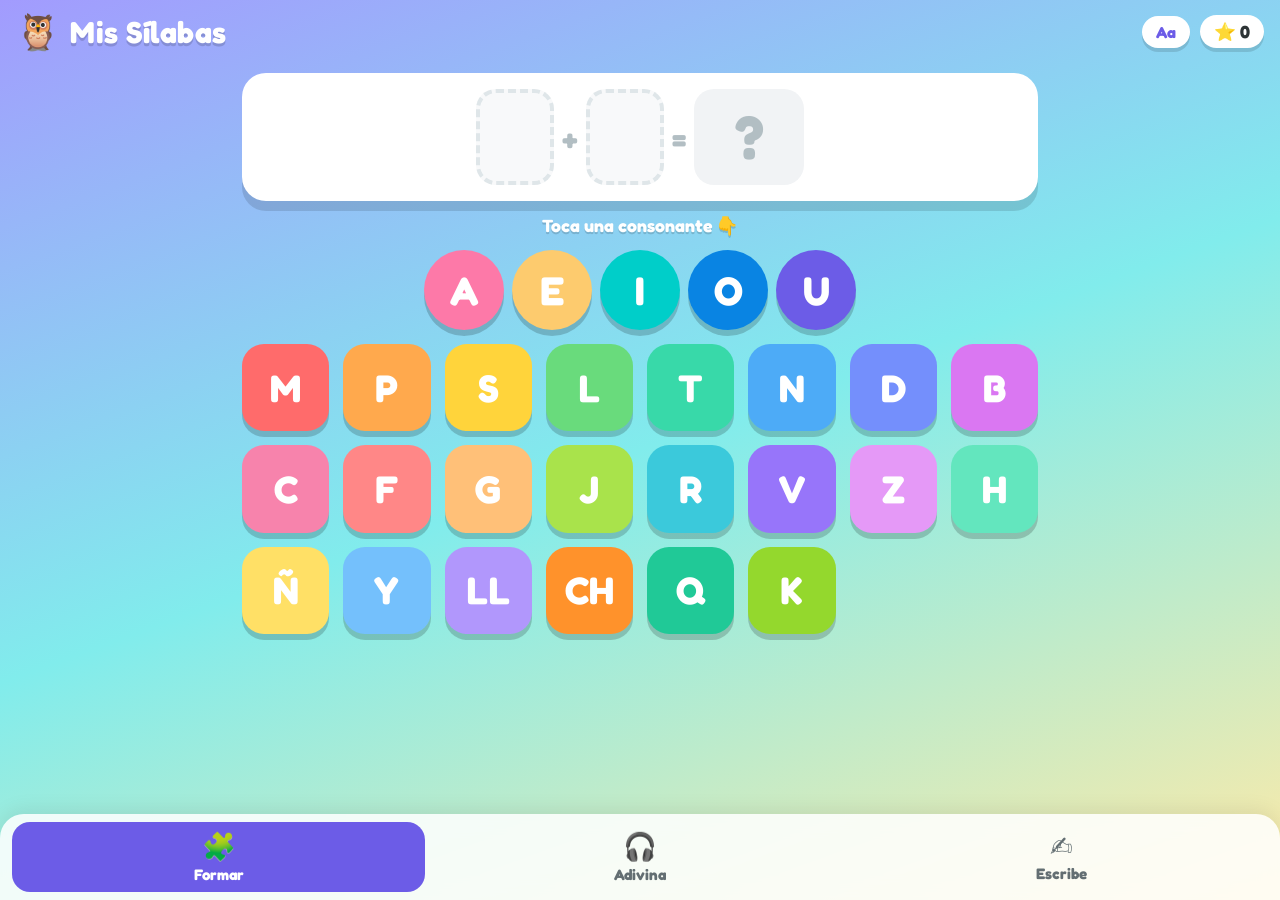
==== index.html @ 5337f129 "Crear PWA Mis Sílabas para aprender a leer y escribir Juego en español para niños que están aprendie" ====
<!DOCTYPE html>
<html lang="es">
<head>
  <meta charset="UTF-8" />
  <meta name="viewport" content="width=device-width, initial-scale=1, maximum-scale=1, user-scalable=no, viewport-fit=cover" />
  <title>Mis Sílabas</title>
  <meta name="description" content="Juego para aprender a leer y escribir: junta consonantes con vocales y escucha cómo suenan." />
  <meta name="theme-color" content="#6c5ce7" />
  <meta name="mobile-web-app-capable" content="yes" />
  <meta name="apple-mobile-web-app-capable" content="yes" />
  <meta name="apple-mobile-web-app-status-bar-style" content="black-translucent" />
  <meta name="apple-mobile-web-app-title" content="Mis Sílabas" />
  <link rel="manifest" href="manifest.webmanifest" />
  <link rel="icon" href="icons/favicon.svg" type="image/svg+xml" />
  <link rel="apple-touch-icon" href="icons/icon-192.png" />
  <link rel="preconnect" href="https://fonts.googleapis.com" />
  <link rel="preconnect" href="https://fonts.gstatic.com" crossorigin />
  <link rel="stylesheet" href="https://fonts.googleapis.com/css2?family=Fredoka:wght@500;700&display=swap" />
  <link rel="stylesheet" href="styles.css" />
</head>
<body>
  <div class="fondo" aria-hidden="true">
    <span class="burbuja"></span><span class="burbuja"></span><span class="burbuja"></span>
    <span class="burbuja"></span><span class="burbuja"></span><span class="burbuja"></span>
  </div>

  <header class="cabecera">
    <div class="marca">
      <span class="mascota" id="mascota">🦉</span>
      <h1>Mis Sílabas</h1>
    </div>
    <div class="acciones">
      <button class="chip" id="btn-caso" type="button" aria-label="Cambiar entre mayúsculas y minúsculas">Aa</button>
      <div class="estrellas" id="estrellas" aria-live="polite">⭐ <span id="num-estrellas">0</span></div>
    </div>
  </header>

  <main class="contenido">

    <!-- ===== PANTALLA: FORMAR ===== -->
    <section class="pantalla activa" id="pantalla-formar">
      <div class="tarjeta" id="tarjeta">
        <div class="ecuacion">
          <div class="ranura" id="ranura-consonante" data-vacia="true"><span class="letra"></span></div>
          <span class="signo">+</span>
          <div class="ranura ranura-vocal" id="ranura-vocal" data-vacia="true"><span class="letra"></span></div>
          <span class="signo">=</span>
          <div class="resultado" id="resultado"><span class="letra">?</span></div>
        </div>
        <div class="palabra" id="palabra" hidden>
          <span class="emoji" id="palabra-emoji"></span>
          <span class="texto" id="palabra-texto"></span>
        </div>
        <div class="botones-tarjeta" id="botones-tarjeta" hidden>
          <button class="boton boton-sonido" id="btn-oir" type="button">🔊 Escuchar</button>
          <button class="boton boton-lento" id="btn-lento" type="button">🐢 Despacio</button>
          <button class="boton boton-palabra" id="btn-palabra" type="button">🗣️ Palabra</button>
        </div>
      </div>

      <p class="pista" id="pista">Toca una consonante 👇</p>

      <div class="vocales" id="vocales"></div>
      <div class="consonantes" id="consonantes"></div>
    </section>

    <!-- ===== PANTALLA: ADIVINA ===== -->
    <section class="pantalla" id="pantalla-adivina">
      <div class="tarjeta tarjeta-juego">
        <p class="titulo-juego">¿Qué sílaba escuchaste?</p>
        <button class="boton-grande" id="btn-repetir" type="button" aria-label="Escuchar otra vez">🔊</button>
        <p class="pista">Toca para escuchar y luego elige</p>
      </div>
      <div class="opciones" id="opciones"></div>
      <div class="racha" id="racha"></div>
    </section>

    <!-- ===== PANTALLA: ESCRIBE ===== -->
    <section class="pantalla" id="pantalla-escribe">
      <div class="tarjeta tarjeta-escribe">
        <div class="barra-escribe">
          <button class="boton" id="btn-oir-trazo" type="button">🔊 Oír</button>
          <button class="boton" id="btn-otra" type="button">🎲 Otra</button>
          <button class="boton" id="btn-borrar" type="button">🧽 Borrar</button>
        </div>
        <div class="lienzo-envoltura">
          <canvas id="lienzo" width="600" height="360"></canvas>
        </div>
        <div class="crayones" id="crayones">
          <button class="crayon activo" data-color="#e8590c" style="--c:#e8590c" type="button" aria-label="Naranja"></button>
          <button class="crayon" data-color="#2f9e44" style="--c:#2f9e44" type="button" aria-label="Verde"></button>
          <button class="crayon" data-color="#1971c2" style="--c:#1971c2" type="button" aria-label="Azul"></button>
          <button class="crayon" data-color="#c2255c" style="--c:#c2255c" type="button" aria-label="Rosa"></button>
          <button class="crayon" data-color="#5f3dc4" style="--c:#5f3dc4" type="button" aria-label="Morado"></button>
        </div>
        <p class="pista">Repasa la sílaba con tu dedo ✍️</p>
      </div>
    </section>
  </main>

  <nav class="pestanas" aria-label="Secciones">
    <button class="pestana activa" data-pantalla="formar" type="button"><span>🧩</span>Formar</button>
    <button class="pestana" data-pantalla="adivina" type="button"><span>🎧</span>Adivina</button>
    <button class="pestana" data-pantalla="escribe" type="button"><span>✍️</span>Escribe</button>
  </nav>

  <div class="confeti" id="confeti" aria-hidden="true"></div>
  <div class="aviso" id="aviso" hidden></div>

  <script type="module" src="app.js"></script>
</body>
</html>
---- styles.css ----
:root {
  --morado: #6c5ce7;
  --rosa: #fd79a8;
  --amarillo: #ffeaa7;
  --cielo: #74b9ff;
  --menta: #55efc4;
  --tinta: #2d3436;
  --blanco: #ffffff;
  --sombra: 0 10px 0 rgba(0, 0, 0, 0.12);
  --radio: 24px;
  --fuente: 'Fredoka', 'Baloo 2', 'Nunito', 'Segoe UI Rounded', 'Arial Rounded MT Bold', system-ui, sans-serif;
}

* { box-sizing: border-box; -webkit-tap-highlight-color: transparent; }
[hidden] { display: none !important; }

html, body { height: 100%; margin: 0; }

body {
  font-family: var(--fuente);
  color: var(--tinta);
  background: linear-gradient(160deg, #a29bfe 0%, #81ecec 50%, #ffeaa7 100%);
  background-attachment: fixed;
  overflow: hidden;
  touch-action: manipulation;
  user-select: none;
  -webkit-user-select: none;
  display: flex;
  flex-direction: column;
  padding: env(safe-area-inset-top) env(safe-area-inset-right) 0 env(safe-area-inset-left);
}

/* Burbujas decorativas de fondo */
.fondo { position: fixed; inset: 0; z-index: 0; pointer-events: none; overflow: hidden; }
.burbuja {
  position: absolute; bottom: -120px; border-radius: 50%;
  background: rgba(255, 255, 255, 0.35);
  animation: flotar linear infinite;
}
.burbuja:nth-child(1) { left: 8%;  width: 60px;  height: 60px;  animation-duration: 18s; }
.burbuja:nth-child(2) { left: 25%; width: 100px; height: 100px; animation-duration: 26s; animation-delay: -8s; }
.burbuja:nth-child(3) { left: 45%; width: 40px;  height: 40px;  animation-duration: 15s; animation-delay: -3s; }
.burbuja:nth-child(4) { left: 62%; width: 80px;  height: 80px;  animation-duration: 22s; animation-delay: -12s; }
.burbuja:nth-child(5) { left: 78%; width: 50px;  height: 50px;  animation-duration: 20s; animation-delay: -5s; }
.burbuja:nth-child(6) { left: 90%; width: 120px; height: 120px; animation-duration: 30s; animation-delay: -15s; }
@keyframes flotar {
  from { transform: translateY(0) rotate(0); opacity: 0; }
  10%  { opacity: 1; }
  to   { transform: translateY(-120vh) rotate(360deg); opacity: 0; }
}

/* Cabecera */
.cabecera {
  position: relative; z-index: 2;
  display: flex; align-items: center; justify-content: space-between;
  padding: 10px 16px;
}
.marca { display: flex; align-items: center; gap: 10px; }
.mascota { font-size: 2.2rem; display: inline-block; animation: balanceo 3s ease-in-out infinite; cursor: pointer; }
.mascota.saltando { animation: saltar 0.6s ease; }
@keyframes balanceo { 0%, 100% { transform: rotate(-8deg); } 50% { transform: rotate(8deg); } }
@keyframes saltar { 0% { transform: translateY(0) scale(1); } 40% { transform: translateY(-18px) scale(1.2); } 100% { transform: translateY(0) scale(1); } }
h1 { margin: 0; font-size: 1.5rem; color: var(--blanco); text-shadow: 0 3px 0 rgba(0, 0, 0, 0.15); letter-spacing: 0.5px; }
.acciones { display: flex; align-items: center; gap: 10px; }
.chip {
  font: inherit; font-weight: 700; font-size: 1rem;
  background: var(--blanco); color: var(--morado); border: 0; border-radius: 999px;
  padding: 6px 14px; box-shadow: 0 4px 0 rgba(0, 0, 0, 0.12); cursor: pointer;
}
.chip:active { transform: translateY(3px); box-shadow: 0 1px 0 rgba(0, 0, 0, 0.12); }
.estrellas {
  background: var(--blanco); border-radius: 999px; padding: 6px 14px;
  font-weight: 700; font-size: 1.1rem; box-shadow: 0 4px 0 rgba(0, 0, 0, 0.12);
}
.estrellas.brillo { animation: brillo 0.5s ease; }
@keyframes brillo { 50% { transform: scale(1.3) rotate(-6deg); background: var(--amarillo); } }

/* Contenido */
.contenido {
  position: relative; z-index: 1; flex: 1; overflow-y: auto; overflow-x: hidden;
  padding: 6px 16px 16px; -webkit-overflow-scrolling: touch;
}
.pantalla { display: none; flex-direction: column; gap: 14px; animation: aparecer 0.35s ease; }
.pantalla.activa { display: flex; }
@keyframes aparecer { from { opacity: 0; transform: translateY(12px); } to { opacity: 1; transform: none; } }

.tarjeta {
  background: var(--blanco); border-radius: var(--radio); padding: 16px;
  box-shadow: var(--sombra); display: flex; flex-direction: column; align-items: center; gap: 12px;
}

/* Ecuación consonante + vocal = sílaba */
.ecuacion { display: flex; align-items: center; justify-content: center; gap: 8px; width: 100%; }
.signo { font-size: 2rem; font-weight: 700; color: #b2bec3; }
.ranura, .resultado {
  min-width: 78px; height: 78px; border-radius: 20px;
  display: flex; align-items: center; justify-content: center;
  font-size: 2.6rem; font-weight: 700; transition: transform 0.25s, background 0.25s;
}
.ranura { border: 4px dashed #dfe6e9; background: #f8f9fa; color: var(--blanco); padding: 0 12px; }
.ranura[data-vacia="false"] { border-style: solid; border-color: transparent; animation: pop 0.3s ease; }
.ranura-vocal[data-vacia="false"] { background: var(--rosa); }
.resultado { min-width: 110px; padding: 0 14px; background: #f1f3f5; color: #b2bec3; font-size: 3rem; }
.resultado.listo { background: linear-gradient(135deg, var(--morado), var(--rosa)); color: var(--blanco); animation: pop 0.4s ease; }
@keyframes pop { 0% { transform: scale(0.6); } 60% { transform: scale(1.15); } 100% { transform: scale(1); } }

.letra { text-transform: uppercase; line-height: 1; }
body[data-caso="minus"] .letra { text-transform: lowercase; }

.palabra { display: flex; align-items: center; gap: 12px; animation: pop 0.4s ease; }
.palabra .emoji { font-size: 3rem; }
.palabra .texto { font-size: 2rem; font-weight: 700; color: var(--morado); }
.palabra .texto b { color: var(--rosa); }

.botones-tarjeta { display: flex; flex-wrap: wrap; justify-content: center; gap: 8px; }
.boton {
  font: inherit; font-weight: 700; font-size: 1.05rem; border: 0; border-radius: 999px;
  padding: 10px 18px; color: var(--blanco); background: var(--morado);
  box-shadow: 0 5px 0 rgba(0, 0, 0, 0.18); cursor: pointer; transition: transform 0.1s;
}
.boton:active { transform: translateY(4px); box-shadow: 0 1px 0 rgba(0, 0, 0, 0.18); }
.boton-lento { background: #00b894; }
.boton-palabra { background: #e17055; }

.pista { margin: 0; text-align: center; color: var(--blanco); font-weight: 700; font-size: 1.1rem; text-shadow: 0 2px 0 rgba(0, 0, 0, 0.15); }

/* Vocales y consonantes */
.vocales { display: flex; justify-content: center; gap: 8px; flex-wrap: nowrap; }
.vocal {
  width: 58px; height: 58px; border-radius: 50%; border: 0; flex-shrink: 0;
  font: inherit; font-weight: 700; font-size: 1.9rem; color: var(--blanco);
  background: var(--rosa); box-shadow: 0 6px 0 rgba(0, 0, 0, 0.18); cursor: pointer;
  transition: transform 0.15s, opacity 0.2s;
}
.vocal:nth-child(2) { background: #fdcb6e; } .vocal:nth-child(3) { background: #00cec9; }
.vocal:nth-child(4) { background: #0984e3; } .vocal:nth-child(5) { background: #6c5ce7; }
.vocal.deshabilitada { opacity: 0.25; pointer-events: none; }

.consonantes {
  display: grid; grid-template-columns: repeat(auto-fill, minmax(64px, 1fr)); gap: 10px; padding-bottom: 8px;
}
.consonante {
  aspect-ratio: 1; border: 0; border-radius: 18px;
  font: inherit; font-weight: 700; font-size: 1.9rem; color: var(--blanco);
  background: var(--c); box-shadow: 0 6px 0 rgba(0, 0, 0, 0.18); cursor: pointer;
  transition: transform 0.15s;
}
.consonante:active, .vocal:active { transform: translateY(5px); box-shadow: 0 1px 0 rgba(0, 0, 0, 0.18); }
.consonante.seleccionada, .vocal.seleccionada { outline: 5px solid var(--blanco); outline-offset: -5px; transform: scale(1.08); }
.saltito { animation: saltar 0.4s ease; }

/* Adivina */
.tarjeta-juego { gap: 8px; }
.titulo-juego { margin: 0; font-size: 1.4rem; font-weight: 700; color: var(--morado); }
.boton-grande {
  width: 110px; height: 110px; border-radius: 50%; border: 0; font-size: 3.2rem;
  background: linear-gradient(135deg, var(--cielo), var(--morado)); color: var(--blanco);
  box-shadow: 0 8px 0 rgba(0, 0, 0, 0.18); cursor: pointer; transition: transform 0.1s;
}
.boton-grande:active { transform: translateY(6px); box-shadow: 0 2px 0 rgba(0, 0, 0, 0.18); }
.boton-grande.sonando { animation: latido 0.6s ease infinite; }
@keyframes latido { 50% { transform: scale(1.1); } }
.tarjeta-juego .pista { color: #636e72; text-shadow: none; font-size: 1rem; }
.opciones { display: grid; grid-template-columns: repeat(3, 1fr); gap: 12px; }
.opcion {
  border: 0; border-radius: var(--radio); padding: 34px 6px; font: inherit; font-weight: 700; font-size: 2.6rem;
  color: var(--blanco); background: var(--c); box-shadow: 0 8px 0 rgba(0, 0, 0, 0.18); cursor: pointer;
  transition: transform 0.15s;
}
.opcion:active { transform: translateY(6px); box-shadow: 0 2px 0 rgba(0, 0, 0, 0.18); }
.opcion.correcta { background: #00b894 !important; animation: pop 0.5s ease; }
.opcion.incorrecta { animation: temblar 0.5s ease; opacity: 0.5; }
@keyframes temblar { 0%, 100% { transform: translateX(0); } 25% { transform: translateX(-10px); } 75% { transform: translateX(10px); } }
.racha { display: flex; justify-content: center; gap: 4px; font-size: 1.6rem; min-height: 2rem; }

/* Escribe */
.tarjeta-escribe { gap: 10px; }
.barra-escribe { display: flex; gap: 8px; flex-wrap: wrap; justify-content: center; }
.lienzo-envoltura { width: 100%; border-radius: 18px; overflow: hidden; background: #fffdf5; border: 4px solid #ffeaa7; }
#lienzo { width: 100%; height: auto; display: block; touch-action: none; }
.crayones { display: flex; gap: 12px; }
.crayon {
  width: 38px; height: 38px; border-radius: 50%; border: 4px solid var(--blanco);
  background: var(--c); box-shadow: 0 3px 0 rgba(0, 0, 0, 0.2); cursor: pointer; transition: transform 0.15s;
}
.crayon.activo { transform: scale(1.25); border-color: var(--tinta); }
.tarjeta-escribe .pista { color: #636e72; text-shadow: none; font-size: 1rem; }

/* Pestañas inferiores */
.pestanas {
  position: relative; z-index: 2; display: flex; gap: 8px; padding: 8px 12px;
  padding-bottom: calc(8px + env(safe-area-inset-bottom));
  background: rgba(255, 255, 255, 0.85); backdrop-filter: blur(10px);
  border-top-left-radius: 24px; border-top-right-radius: 24px;
  box-shadow: 0 -4px 20px rgba(0, 0, 0, 0.08);
}
.pestana {
  flex: 1; border: 0; border-radius: 18px; padding: 8px 4px;
  font: inherit; font-weight: 700; font-size: 0.95rem; color: #636e72; background: transparent;
  display: flex; flex-direction: column; align-items: center; gap: 2px; cursor: pointer; transition: background 0.2s;
}
.pestana span { font-size: 1.7rem; }
.pestana.activa { background: var(--morado); color: var(--blanco); }

/* Confeti y avisos */
.confeti { position: fixed; inset: 0; pointer-events: none; z-index: 50; overflow: hidden; }
.confeti i { position: absolute; top: -20px; width: 12px; height: 12px; border-radius: 3px; }
.aviso {
  position: fixed; left: 50%; bottom: 110px; transform: translateX(-50%); z-index: 60;
  background: var(--tinta); color: var(--blanco); padding: 12px 18px; border-radius: 999px;
  font-weight: 700; box-shadow: 0 6px 20px rgba(0, 0, 0, 0.25); max-width: 90vw; text-align: center;
}

/* Pantallas anchas (tablet) */
@media (min-width: 700px) {
  .contenido { padding: 10px 32px 24px; max-width: 860px; width: 100%; margin: 0 auto; }
  .consonantes { grid-template-columns: repeat(auto-fill, minmax(84px, 1fr)); gap: 14px; }
  .consonante { font-size: 2.4rem; border-radius: 22px; }
  .vocal { width: 80px; height: 80px; font-size: 2.5rem; }
  .ranura, .resultado { height: 96px; font-size: 3.2rem; }
  .resultado { font-size: 3.8rem; }
  h1 { font-size: 1.9rem; }
}
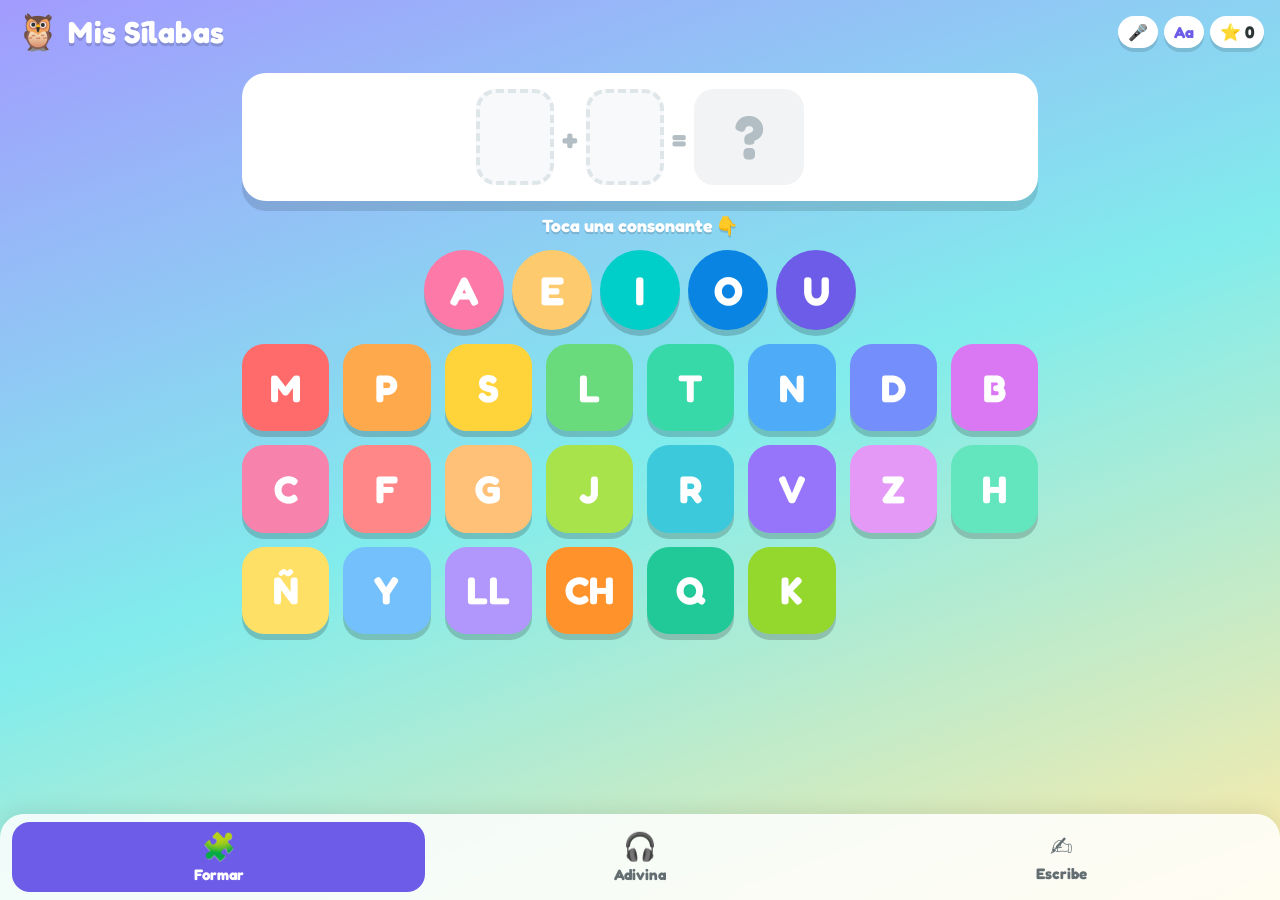
==== commit 861a8ee2: "Mejorar la voz en iPhone: voz clara, sílabas con tilde y selector de voz - Elegir la voz por calidad" ====
--- a/index.html
+++ b/index.html
@@ -30,6 +30,7 @@
       <h1>Mis Sílabas</h1>
     </div>
     <div class="acciones">
+      <button class="chip" id="btn-ajustes" type="button" aria-label="Elegir voz">🎤</button>
       <button class="chip" id="btn-caso" type="button" aria-label="Cambiar entre mayúsculas y minúsculas">Aa</button>
       <div class="estrellas" id="estrellas" aria-live="polite">⭐ <span id="num-estrellas">0</span></div>
     </div>
@@ -104,6 +105,22 @@
     <button class="pestana" data-pantalla="escribe" type="button"><span>✍️</span>Escribe</button>
   </nav>
 
+  <div class="modal" id="modal-ajustes" hidden>
+    <div class="modal-caja" role="dialog" aria-labelledby="titulo-ajustes">
+      <h2 id="titulo-ajustes">🎤 Voz que lee</h2>
+      <p class="modal-texto">Elige la voz en español que mejor suene en este dispositivo.</p>
+      <select id="voz-select" class="selector"></select>
+      <p class="modal-texto" id="voz-ayuda" hidden>
+        Instala una voz en español: en iPhone ve a Ajustes → Accesibilidad → Contenido leído → Voces → Español.
+        En Android: Ajustes → Salida de texto a voz → instalar voz en español.
+      </p>
+      <div class="botones-tarjeta">
+        <button class="boton" id="btn-probar-voz" type="button">🔊 Probar</button>
+        <button class="boton boton-lento" id="btn-cerrar-ajustes" type="button">✅ Listo</button>
+      </div>
+    </div>
+  </div>
+
   <div class="confeti" id="confeti" aria-hidden="true"></div>
   <div class="aviso" id="aviso" hidden></div>
 
--- a/styles.css
+++ b/styles.css
@@ -55,22 +55,22 @@
   display: flex; align-items: center; justify-content: space-between;
   padding: 10px 16px;
 }
-.marca { display: flex; align-items: center; gap: 10px; }
+.marca { display: flex; align-items: center; gap: 8px; min-width: 0; }
 .mascota { font-size: 2.2rem; display: inline-block; animation: balanceo 3s ease-in-out infinite; cursor: pointer; }
 .mascota.saltando { animation: saltar 0.6s ease; }
 @keyframes balanceo { 0%, 100% { transform: rotate(-8deg); } 50% { transform: rotate(8deg); } }
 @keyframes saltar { 0% { transform: translateY(0) scale(1); } 40% { transform: translateY(-18px) scale(1.2); } 100% { transform: translateY(0) scale(1); } }
-h1 { margin: 0; font-size: 1.5rem; color: var(--blanco); text-shadow: 0 3px 0 rgba(0, 0, 0, 0.15); letter-spacing: 0.5px; }
-.acciones { display: flex; align-items: center; gap: 10px; }
+h1 { margin: 0; font-size: 1.35rem; white-space: nowrap; overflow: hidden; text-overflow: ellipsis; color: var(--blanco); text-shadow: 0 3px 0 rgba(0, 0, 0, 0.15); letter-spacing: 0.5px; }
+.acciones { display: flex; align-items: center; gap: 6px; flex-shrink: 0; }
 .chip {
   font: inherit; font-weight: 700; font-size: 1rem;
   background: var(--blanco); color: var(--morado); border: 0; border-radius: 999px;
-  padding: 6px 14px; box-shadow: 0 4px 0 rgba(0, 0, 0, 0.12); cursor: pointer;
+  padding: 6px 10px; box-shadow: 0 4px 0 rgba(0, 0, 0, 0.12); cursor: pointer;
 }
 .chip:active { transform: translateY(3px); box-shadow: 0 1px 0 rgba(0, 0, 0, 0.12); }
 .estrellas {
-  background: var(--blanco); border-radius: 999px; padding: 6px 14px;
-  font-weight: 700; font-size: 1.1rem; box-shadow: 0 4px 0 rgba(0, 0, 0, 0.12);
+  background: var(--blanco); border-radius: 999px; padding: 6px 10px; white-space: nowrap;
+  font-weight: 700; font-size: 1.05rem; box-shadow: 0 4px 0 rgba(0, 0, 0, 0.12);
 }
 .estrellas.brillo { animation: brillo 0.5s ease; }
 @keyframes brillo { 50% { transform: scale(1.3) rotate(-6deg); background: var(--amarillo); } }
@@ -211,6 +211,20 @@
   font-weight: 700; box-shadow: 0 6px 20px rgba(0, 0, 0, 0.25); max-width: 90vw; text-align: center;
 }
 
+/* Celulares angostos */
+@media (max-width: 400px) {
+  h1 { font-size: 1.05rem; }
+  .mascota { font-size: 1.9rem; }
+  .cabecera { padding: 8px 12px; }
+}
+
+/* Modal de ajustes */
+.modal { position: fixed; inset: 0; z-index: 70; background: rgba(45, 52, 54, 0.55); display: flex; align-items: center; justify-content: center; padding: 20px; }
+.modal-caja { background: var(--blanco); border-radius: var(--radio); padding: 20px; width: min(420px, 100%); display: flex; flex-direction: column; gap: 12px; align-items: center; box-shadow: var(--sombra); animation: pop 0.3s ease; }
+.modal-caja h2 { margin: 0; color: var(--morado); font-size: 1.4rem; }
+.modal-texto { margin: 0; text-align: center; color: #636e72; font-size: 0.95rem; }
+.selector { width: 100%; font: inherit; font-size: 1rem; padding: 10px 12px; border-radius: 14px; border: 3px solid #dfe6e9; background: #f8f9fa; color: var(--tinta); }
+
 /* Pantallas anchas (tablet) */
 @media (min-width: 700px) {
   .contenido { padding: 10px 32px 24px; max-width: 860px; width: 100%; margin: 0 auto; }
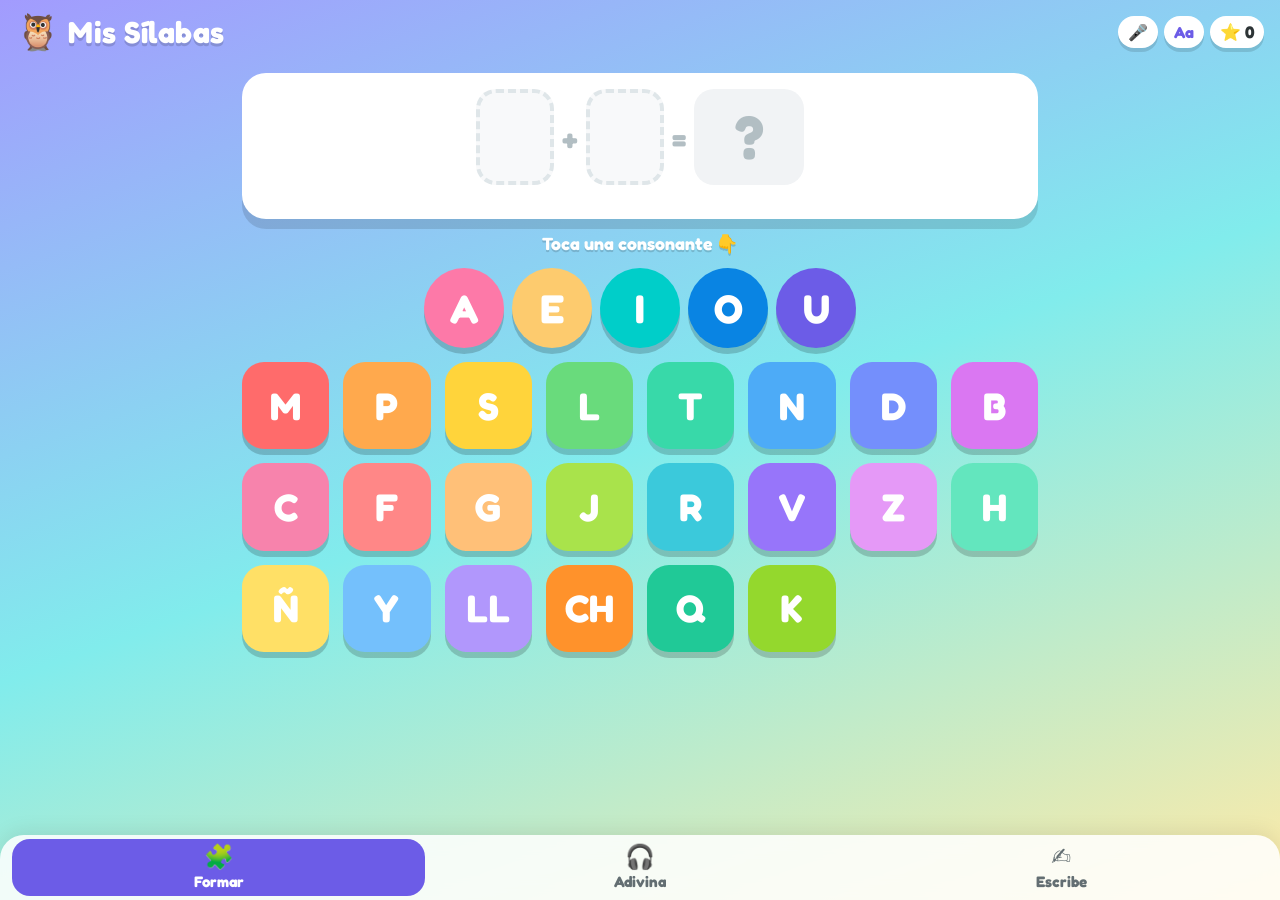
==== commit a67ce2a1: "Corregir pronunciación de sílabas, mostrar nombre de letras y lienzo completo - Sílabas con vocal ac" ====
--- a/index.html
+++ b/index.html
@@ -42,9 +42,15 @@
     <section class="pantalla activa" id="pantalla-formar">
       <div class="tarjeta" id="tarjeta">
         <div class="ecuacion">
-          <div class="ranura" id="ranura-consonante" data-vacia="true"><span class="letra"></span></div>
+          <div class="ranura" id="ranura-consonante" data-vacia="true" role="button" aria-label="Escuchar el nombre de la letra">
+            <span class="letra"></span>
+            <small class="nombre" id="nombre-consonante"></small>
+          </div>
           <span class="signo">+</span>
-          <div class="ranura ranura-vocal" id="ranura-vocal" data-vacia="true"><span class="letra"></span></div>
+          <div class="ranura ranura-vocal" id="ranura-vocal" data-vacia="true" role="button" aria-label="Escuchar la vocal">
+            <span class="letra"></span>
+            <small class="nombre" id="nombre-vocal"></small>
+          </div>
           <span class="signo">=</span>
           <div class="resultado" id="resultado"><span class="letra">?</span></div>
         </div>
@@ -55,6 +61,7 @@
         <div class="botones-tarjeta" id="botones-tarjeta" hidden>
           <button class="boton boton-sonido" id="btn-oir" type="button">🔊 Escuchar</button>
           <button class="boton boton-lento" id="btn-lento" type="button">🐢 Despacio</button>
+          <button class="boton boton-letras" id="btn-letras" type="button">🔤 Letras</button>
           <button class="boton boton-palabra" id="btn-palabra" type="button">🗣️ Palabra</button>
         </div>
       </div>
@@ -78,23 +85,21 @@
 
     <!-- ===== PANTALLA: ESCRIBE ===== -->
     <section class="pantalla" id="pantalla-escribe">
-      <div class="tarjeta tarjeta-escribe">
-        <div class="barra-escribe">
-          <button class="boton" id="btn-oir-trazo" type="button">🔊 Oír</button>
-          <button class="boton" id="btn-otra" type="button">🎲 Otra</button>
-          <button class="boton" id="btn-borrar" type="button">🧽 Borrar</button>
-        </div>
-        <div class="lienzo-envoltura">
-          <canvas id="lienzo" width="600" height="360"></canvas>
-        </div>
-        <div class="crayones" id="crayones">
-          <button class="crayon activo" data-color="#e8590c" style="--c:#e8590c" type="button" aria-label="Naranja"></button>
-          <button class="crayon" data-color="#2f9e44" style="--c:#2f9e44" type="button" aria-label="Verde"></button>
-          <button class="crayon" data-color="#1971c2" style="--c:#1971c2" type="button" aria-label="Azul"></button>
-          <button class="crayon" data-color="#c2255c" style="--c:#c2255c" type="button" aria-label="Rosa"></button>
-          <button class="crayon" data-color="#5f3dc4" style="--c:#5f3dc4" type="button" aria-label="Morado"></button>
-        </div>
-        <p class="pista">Repasa la sílaba con tu dedo ✍️</p>
+      <div class="barra-escribe">
+        <button class="boton" id="btn-oir-trazo" type="button">🔊 Oír</button>
+        <button class="boton" id="btn-otra" type="button">🎲 Otra</button>
+        <button class="boton boton-palabra" id="btn-borrar" type="button">🧽 Borrar</button>
+      </div>
+      <div class="lienzo-envoltura" id="lienzo-envoltura">
+        <canvas id="lienzo"></canvas>
+      </div>
+      <div class="crayones" id="crayones">
+        <button class="crayon activo" data-color="#e8590c" style="--c:#e8590c" type="button" aria-label="Naranja"></button>
+        <button class="crayon" data-color="#2f9e44" style="--c:#2f9e44" type="button" aria-label="Verde"></button>
+        <button class="crayon" data-color="#1971c2" style="--c:#1971c2" type="button" aria-label="Azul"></button>
+        <button class="crayon" data-color="#c2255c" style="--c:#c2255c" type="button" aria-label="Rosa"></button>
+        <button class="crayon" data-color="#5f3dc4" style="--c:#5f3dc4" type="button" aria-label="Morado"></button>
+        <button class="crayon" data-color="#2d3436" style="--c:#2d3436" type="button" aria-label="Negro"></button>
       </div>
     </section>
   </main>
--- a/styles.css
+++ b/styles.css
@@ -15,6 +15,7 @@
 [hidden] { display: none !important; }
 
 html, body { height: 100%; margin: 0; }
+@supports (height: 100dvh) { body { height: 100dvh; } }
 
 body {
   font-family: var(--fuente);
@@ -77,10 +78,11 @@
 
 /* Contenido */
 .contenido {
-  position: relative; z-index: 1; flex: 1; overflow-y: auto; overflow-x: hidden;
-  padding: 6px 16px 16px; -webkit-overflow-scrolling: touch;
-}
-.pantalla { display: none; flex-direction: column; gap: 14px; animation: aparecer 0.35s ease; }
+  position: relative; z-index: 1; flex: 1; min-height: 0; overflow-y: auto; overflow-x: hidden;
+  display: flex; flex-direction: column;
+  padding: 6px 16px 12px; -webkit-overflow-scrolling: touch;
+}
+.pantalla { display: none; flex-direction: column; gap: 14px; animation: aparecer 0.35s ease; flex: 1 0 auto; }
 .pantalla.activa { display: flex; }
 @keyframes aparecer { from { opacity: 0; transform: translateY(12px); } to { opacity: 1; transform: none; } }
 
@@ -90,14 +92,18 @@
 }
 
 /* Ecuación consonante + vocal = sílaba */
-.ecuacion { display: flex; align-items: center; justify-content: center; gap: 8px; width: 100%; }
+.ecuacion { display: flex; align-items: center; justify-content: center; gap: 8px; width: 100%; margin-bottom: 18px; }
 .signo { font-size: 2rem; font-weight: 700; color: #b2bec3; }
 .ranura, .resultado {
   min-width: 78px; height: 78px; border-radius: 20px;
   display: flex; align-items: center; justify-content: center;
   font-size: 2.6rem; font-weight: 700; transition: transform 0.25s, background 0.25s;
 }
-.ranura { border: 4px dashed #dfe6e9; background: #f8f9fa; color: var(--blanco); padding: 0 12px; }
+.ranura { position: relative; border: 4px dashed #dfe6e9; background: #f8f9fa; color: var(--blanco); padding: 0 12px; cursor: pointer; }
+.ranura .nombre {
+  position: absolute; left: 50%; bottom: -24px; transform: translateX(-50%);
+  font-size: 0.9rem; font-weight: 700; color: #636e72; white-space: nowrap; text-transform: none; letter-spacing: 0.5px;
+}
 .ranura[data-vacia="false"] { border-style: solid; border-color: transparent; animation: pop 0.3s ease; }
 .ranura-vocal[data-vacia="false"] { background: var(--rosa); }
 .resultado { min-width: 110px; padding: 0 14px; background: #f1f3f5; color: #b2bec3; font-size: 3rem; }
@@ -121,6 +127,7 @@
 .boton:active { transform: translateY(4px); box-shadow: 0 1px 0 rgba(0, 0, 0, 0.18); }
 .boton-lento { background: #00b894; }
 .boton-palabra { background: #e17055; }
+.boton-letras { background: #0984e3; }
 
 .pista { margin: 0; text-align: center; color: var(--blanco); font-weight: 700; font-size: 1.1rem; text-shadow: 0 2px 0 rgba(0, 0, 0, 0.15); }
 
@@ -173,33 +180,35 @@
 @keyframes temblar { 0%, 100% { transform: translateX(0); } 25% { transform: translateX(-10px); } 75% { transform: translateX(10px); } }
 .racha { display: flex; justify-content: center; gap: 4px; font-size: 1.6rem; min-height: 2rem; }
 
-/* Escribe */
-.tarjeta-escribe { gap: 10px; }
+/* Escribe: el lienzo ocupa todo el ancho y el alto disponible */
+#pantalla-escribe.activa { flex: 1 1 0; min-height: 0; gap: 10px; }
 .barra-escribe { display: flex; gap: 8px; flex-wrap: wrap; justify-content: center; }
-.lienzo-envoltura { width: 100%; border-radius: 18px; overflow: hidden; background: #fffdf5; border: 4px solid #ffeaa7; }
-#lienzo { width: 100%; height: auto; display: block; touch-action: none; }
-.crayones { display: flex; gap: 12px; }
+.lienzo-envoltura {
+  flex: 1; min-height: 220px; margin: 0 -16px; background: #fffdf5;
+  border-top: 4px solid #ffeaa7; border-bottom: 4px solid #ffeaa7; position: relative;
+}
+#lienzo { position: absolute; inset: 0; width: 100%; height: 100%; display: block; touch-action: none; }
+.crayones { display: flex; gap: 12px; justify-content: center; }
 .crayon {
-  width: 38px; height: 38px; border-radius: 50%; border: 4px solid var(--blanco);
+  width: 40px; height: 40px; border-radius: 50%; border: 4px solid var(--blanco);
   background: var(--c); box-shadow: 0 3px 0 rgba(0, 0, 0, 0.2); cursor: pointer; transition: transform 0.15s;
 }
 .crayon.activo { transform: scale(1.25); border-color: var(--tinta); }
-.tarjeta-escribe .pista { color: #636e72; text-shadow: none; font-size: 1rem; }
 
 /* Pestañas inferiores */
 .pestanas {
-  position: relative; z-index: 2; display: flex; gap: 8px; padding: 8px 12px;
-  padding-bottom: calc(8px + env(safe-area-inset-bottom));
+  position: relative; z-index: 2; display: flex; gap: 8px; padding: 4px 12px;
+  padding-bottom: max(4px, env(safe-area-inset-bottom));
   background: rgba(255, 255, 255, 0.85); backdrop-filter: blur(10px);
   border-top-left-radius: 24px; border-top-right-radius: 24px;
   box-shadow: 0 -4px 20px rgba(0, 0, 0, 0.08);
 }
 .pestana {
-  flex: 1; border: 0; border-radius: 18px; padding: 8px 4px;
+  flex: 1; border: 0; border-radius: 18px; padding: 5px 4px;
   font: inherit; font-weight: 700; font-size: 0.95rem; color: #636e72; background: transparent;
   display: flex; flex-direction: column; align-items: center; gap: 2px; cursor: pointer; transition: background 0.2s;
 }
-.pestana span { font-size: 1.7rem; }
+.pestana span { font-size: 1.5rem; line-height: 1.1; }
 .pestana.activa { background: var(--morado); color: var(--blanco); }
 
 /* Confeti y avisos */
@@ -228,6 +237,7 @@
 /* Pantallas anchas (tablet) */
 @media (min-width: 700px) {
   .contenido { padding: 10px 32px 24px; max-width: 860px; width: 100%; margin: 0 auto; }
+  .lienzo-envoltura { margin: 0; border: 4px solid #ffeaa7; border-radius: 18px; overflow: hidden; }
   .consonantes { grid-template-columns: repeat(auto-fill, minmax(84px, 1fr)); gap: 14px; }
   .consonante { font-size: 2.4rem; border-radius: 22px; }
   .vocal { width: 80px; height: 80px; font-size: 2.5rem; }
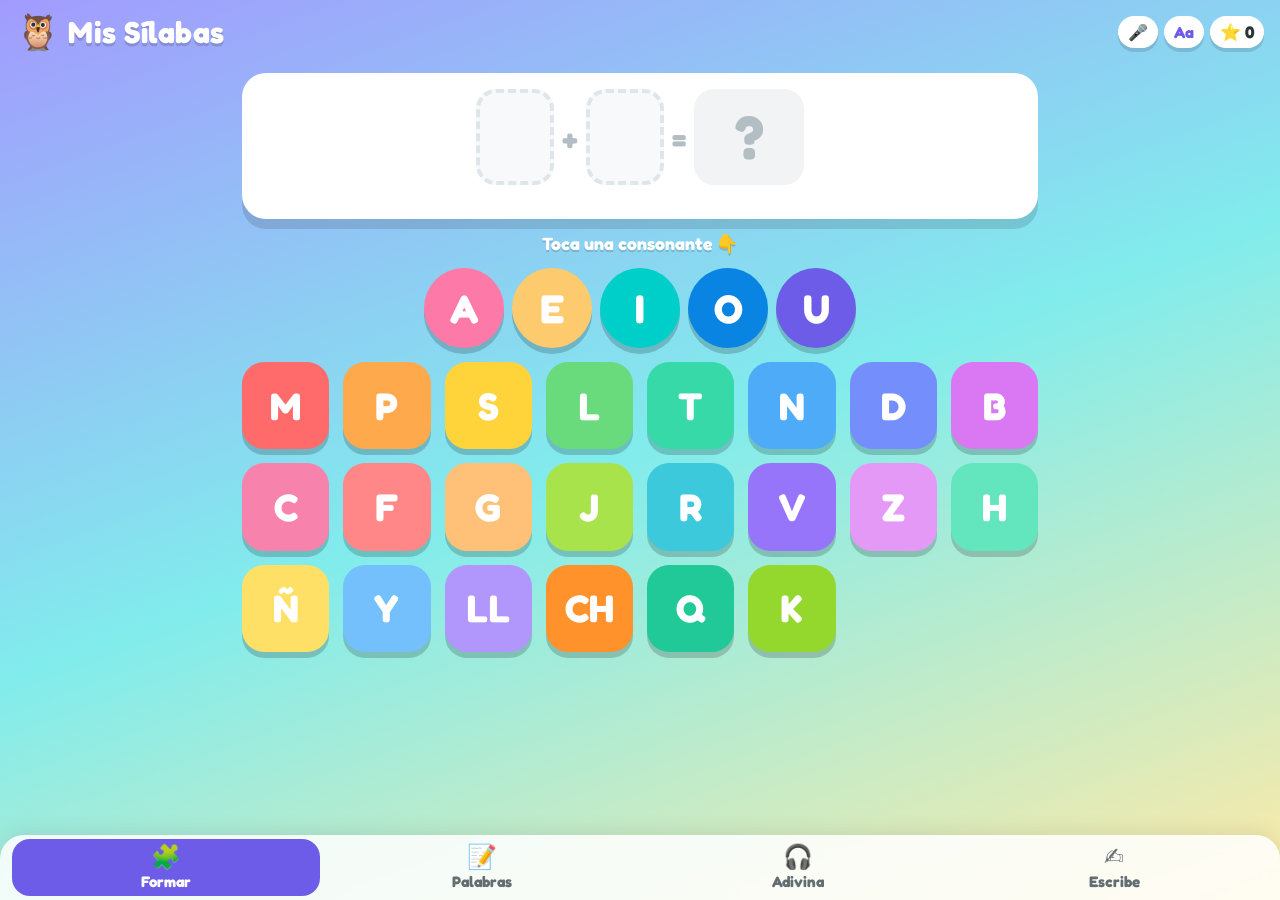
==== commit 3957c007: "Añadir pantalla para formar palabras con sílabas, incluidas las cerradas Nueva pestaña "Palabras": a" ====
--- a/index.html
+++ b/index.html
@@ -4,7 +4,7 @@
   <meta charset="UTF-8" />
   <meta name="viewport" content="width=device-width, initial-scale=1, maximum-scale=1, user-scalable=no, viewport-fit=cover" />
   <title>Mis Sílabas</title>
-  <meta name="description" content="Juego para aprender a leer y escribir: junta consonantes con vocales y escucha cómo suenan." />
+  <meta name="description" content="Juego para aprender a leer y escribir: junta consonantes con vocales, forma palabras con sílabas y escucha cómo suenan." />
   <meta name="theme-color" content="#6c5ce7" />
   <meta name="mobile-web-app-capable" content="yes" />
   <meta name="apple-mobile-web-app-capable" content="yes" />
@@ -63,6 +63,7 @@
           <button class="boton boton-lento" id="btn-lento" type="button">🐢 Despacio</button>
           <button class="boton boton-letras" id="btn-letras" type="button">🔤 Letras</button>
           <button class="boton boton-palabra" id="btn-palabra" type="button">🗣️ Palabra</button>
+          <button class="boton boton-vaciar" id="btn-limpiar" type="button" aria-label="Vaciar las casillas">🧹 Vaciar</button>
         </div>
       </div>
 
@@ -70,6 +71,25 @@
 
       <div class="vocales" id="vocales"></div>
       <div class="consonantes" id="consonantes"></div>
+    </section>
+
+    <!-- ===== PANTALLA: PALABRAS ===== -->
+    <section class="pantalla" id="pantalla-palabras">
+      <div class="tarjeta">
+        <div class="dibujo" id="palabra-dibujo" aria-hidden="true">🍎</div>
+        <div class="huecos" id="huecos"></div>
+        <div class="botones-tarjeta">
+          <button class="boton boton-sonido" id="btn-oir-palabra" type="button">🔊 Escuchar</button>
+          <button class="boton boton-letras" id="btn-silabear" type="button">🐢 Sílabas</button>
+          <button class="boton boton-pista" id="btn-pista" type="button">💡 Pista</button>
+          <button class="boton boton-vaciar" id="btn-quitar" type="button" aria-label="Quitar la última sílaba">⬅️ Quitar</button>
+          <button class="boton boton-lento" id="btn-otra-palabra" type="button">🎲 Otra</button>
+        </div>
+      </div>
+
+      <p class="pista" id="pista-palabras">Toca las sílabas en orden 👇</p>
+
+      <div class="banco" id="banco-silabas"></div>
     </section>
 
     <!-- ===== PANTALLA: ADIVINA ===== -->
@@ -106,6 +126,7 @@
 
   <nav class="pestanas" aria-label="Secciones">
     <button class="pestana activa" data-pantalla="formar" type="button"><span>🧩</span>Formar</button>
+    <button class="pestana" data-pantalla="palabras" type="button"><span>📝</span>Palabras</button>
     <button class="pestana" data-pantalla="adivina" type="button"><span>🎧</span>Adivina</button>
     <button class="pestana" data-pantalla="escribe" type="button"><span>✍️</span>Escribe</button>
   </nav>
--- a/styles.css
+++ b/styles.css
@@ -128,6 +128,8 @@
 .boton-lento { background: #00b894; }
 .boton-palabra { background: #e17055; }
 .boton-letras { background: #0984e3; }
+.boton-vaciar { background: #636e72; }
+.boton-pista { background: #f0932b; }
 
 .pista { margin: 0; text-align: center; color: var(--blanco); font-weight: 700; font-size: 1.1rem; text-shadow: 0 2px 0 rgba(0, 0, 0, 0.15); }
 
@@ -155,6 +157,30 @@
 .consonante:active, .vocal:active { transform: translateY(5px); box-shadow: 0 1px 0 rgba(0, 0, 0, 0.18); }
 .consonante.seleccionada, .vocal.seleccionada { outline: 5px solid var(--blanco); outline-offset: -5px; transform: scale(1.08); }
 .saltito { animation: saltar 0.4s ease; }
+
+/* Palabras: armar una palabra con sus sílabas */
+.dibujo { font-size: 4.2rem; line-height: 1.15; animation: balanceo 3s ease-in-out infinite; }
+.huecos { display: flex; flex-wrap: wrap; justify-content: center; gap: 8px; }
+.hueco {
+  min-width: 76px; height: 72px; padding: 0 12px; border-radius: 18px;
+  display: flex; align-items: center; justify-content: center;
+  font-size: 2.2rem; font-weight: 700; color: var(--blanco);
+  border: 4px dashed #dfe6e9; background: #f8f9fa;
+  transition: background 0.25s;
+}
+.hueco[data-vacio="false"] { border-style: solid; border-color: transparent; animation: pop 0.3s ease; }
+.huecos.completa .hueco { animation: saltar 0.6s ease; }
+.banco { display: flex; flex-wrap: wrap; justify-content: center; gap: 10px; padding-bottom: 8px; }
+.ficha {
+  border: 0; border-radius: 18px; padding: 14px 18px; min-width: 78px;
+  font: inherit; font-weight: 700; font-size: 2rem; color: var(--blanco);
+  background: var(--c); box-shadow: 0 6px 0 rgba(0, 0, 0, 0.18); cursor: pointer;
+  transition: transform 0.15s, opacity 0.25s;
+}
+.ficha:active { transform: translateY(5px); box-shadow: 0 1px 0 rgba(0, 0, 0, 0.18); }
+.ficha.usada { opacity: 0.2; pointer-events: none; }
+.ficha.mal { animation: temblar 0.5s ease; }
+.ficha.brilla { outline: 5px solid var(--blanco); outline-offset: -5px; animation: latido 0.6s ease 2; }
 
 /* Adivina */
 .tarjeta-juego { gap: 8px; }
@@ -225,6 +251,12 @@
   h1 { font-size: 1.05rem; }
   .mascota { font-size: 1.9rem; }
   .cabecera { padding: 8px 12px; }
+  .pestanas { gap: 4px; padding-left: 6px; padding-right: 6px; }
+  .pestana { font-size: 0.78rem; padding: 4px 2px; }
+  .pestana span { font-size: 1.3rem; }
+  .hueco, .ficha { font-size: 1.8rem; min-width: 64px; }
+  .hueco { height: 62px; padding: 0 8px; }
+  .ficha { padding: 12px 14px; }
 }
 
 /* Modal de ajustes */
@@ -242,6 +274,9 @@
   .consonante { font-size: 2.4rem; border-radius: 22px; }
   .vocal { width: 80px; height: 80px; font-size: 2.5rem; }
   .ranura, .resultado { height: 96px; font-size: 3.2rem; }
+  .hueco { min-width: 100px; height: 92px; font-size: 2.8rem; }
+  .ficha { min-width: 104px; font-size: 2.6rem; padding: 16px 22px; }
+  .dibujo { font-size: 5.5rem; }
   .resultado { font-size: 3.8rem; }
   h1 { font-size: 1.9rem; }
 }
